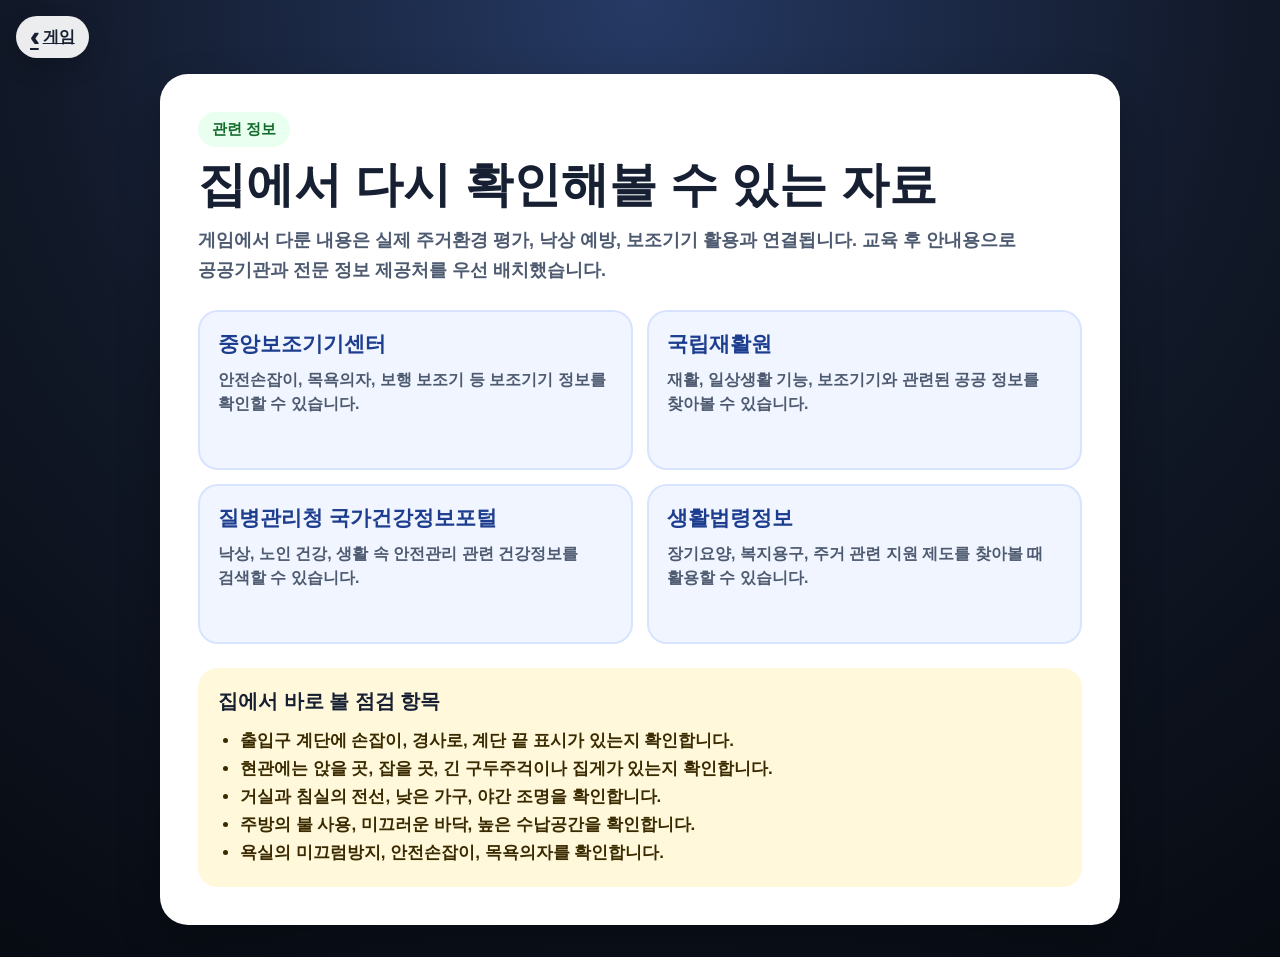
==== resources.html @ ca72013c "Add files via upload" ====
<!DOCTYPE html>
<html lang="ko">
<head>
  <meta charset="UTF-8" />
  <meta name="viewport" content="width=device-width, initial-scale=1.0" />
  <meta name="description" content="노인 주거환경 개선과 낙상 예방에 참고할 수 있는 정보 제공처입니다." />
  <meta name="theme-color" content="#172033" />
  <title>더 알아보기 | 우리집 안전점검</title>
  <link rel="stylesheet" href="style.css" />
</head>
<body>
  <main class="info-page">
    <a class="back-btn" href="index.html" aria-label="게임으로 돌아가기">
      <span aria-hidden="true">‹</span>
      게임
    </a>

    <section class="info-panel">
      <p class="info-kicker">관련 정보</p>
      <h1>집에서 다시 확인해볼 수 있는 자료</h1>
      <p class="info-lead">게임에서 다룬 내용은 실제 주거환경 평가, 낙상 예방, 보조기기 활용과 연결됩니다. 교육 후 안내용으로 공공기관과 전문 정보 제공처를 우선 배치했습니다.</p>

      <div class="resource-grid">
        <a class="resource-card" href="https://www.knat.go.kr/" target="_blank" rel="noopener">
          <strong>중앙보조기기센터</strong>
          <span>안전손잡이, 목욕의자, 보행 보조기 등 보조기기 정보를 확인할 수 있습니다.</span>
        </a>

        <a class="resource-card" href="https://www.nrc.go.kr/" target="_blank" rel="noopener">
          <strong>국립재활원</strong>
          <span>재활, 일상생활 기능, 보조기기와 관련된 공공 정보를 찾아볼 수 있습니다.</span>
        </a>

        <a class="resource-card" href="https://health.kdca.go.kr/" target="_blank" rel="noopener">
          <strong>질병관리청 국가건강정보포털</strong>
          <span>낙상, 노인 건강, 생활 속 안전관리 관련 건강정보를 검색할 수 있습니다.</span>
        </a>

        <a class="resource-card" href="https://www.easylaw.go.kr/" target="_blank" rel="noopener">
          <strong>생활법령정보</strong>
          <span>장기요양, 복지용구, 주거 관련 지원 제도를 찾아볼 때 활용할 수 있습니다.</span>
        </a>
      </div>

      <div class="home-check">
        <h2>집에서 바로 볼 점검 항목</h2>
        <ul>
          <li>출입구 계단에 손잡이, 경사로, 계단 끝 표시가 있는지 확인합니다.</li>
          <li>현관에는 앉을 곳, 잡을 곳, 긴 구두주걱이나 집게가 있는지 확인합니다.</li>
          <li>거실과 침실의 전선, 낮은 가구, 야간 조명을 확인합니다.</li>
          <li>주방의 불 사용, 미끄러운 바닥, 높은 수납공간을 확인합니다.</li>
          <li>욕실의 미끄럼방지, 안전손잡이, 목욕의자를 확인합니다.</li>
        </ul>
      </div>
    </section>
  </main>
</body>
</html>
---- style.css ----
:root {
  --bg: #111827;
  --panel: #ffffff;
  --text: #172033;
  --blue: #2f6bff;
  --yellow: #ffd84d;
  --orange: #ff9f1c;
  --green: #2ecc71;
  --red: #ff4d4d;
  --shadow: 0 18px 40px rgba(0, 0, 0, 0.28);
  --font-main: "SUIT", "Pretendard Variable", "Pretendard", "Noto Sans KR", "Apple SD Gothic Neo", sans-serif;
}

* {
  box-sizing: border-box;
}

html,
body {
  margin: 0;
  min-height: 100%;
  font-family: var(--font-main);
  background: radial-gradient(circle at top, #263a65 0%, #111827 54%, #070b12 100%);
  color: #fff;
  word-break: keep-all;
  text-rendering: optimizeLegibility;
}

button {
  border: none;
  cursor: pointer;
  font-family: inherit;
}

button:focus-visible {
  outline: 4px solid rgba(255, 216, 77, 0.95);
  outline-offset: 3px;
}

#app {
  min-height: 100vh;
}

.screen {
  min-height: 100vh;
  padding: 24px;
  display: flex;
  flex-direction: column;
  align-items: center;
  justify-content: center;
}

.back-btn {
  position: fixed;
  z-index: 30;
  top: 16px;
  left: 16px;
  display: inline-flex;
  align-items: center;
  gap: 4px;
  min-height: 42px;
  padding: 8px 14px;
  border-radius: 999px;
  background: rgba(255, 255, 255, 0.92);
  color: #172033;
  box-shadow: 0 10px 22px rgba(0, 0, 0, 0.18);
  font-size: 16px;
  font-weight: 1000;
}

.back-btn span {
  font-size: 26px;
  line-height: 0;
}

.main-screen {
  position: relative;
  overflow: hidden;
  text-align: center;
  background: url("assets/images/main-start.png") center/cover no-repeat;
  background-image: image-set(
    url("assets/images/main-start.webp") type("image/webp"),
    url("assets/images/main-start.png") type("image/png")
  );
}

.result-screen {
  background:
    linear-gradient(rgba(8, 12, 25, 0.22), rgba(8, 12, 25, 0.58)),
    image-set(
      url("assets/images/result-bg.webp") type("image/webp"),
      url("assets/images/result-bg.png") type("image/png")
    ),
    radial-gradient(circle at top, #263a65 0%, #111827 54%, #070b12 100%);
  background-position: center, center, center;
  background-size: cover, cover, cover;
  background-repeat: no-repeat, no-repeat, no-repeat;
}

.main-content {
  position: relative;
  z-index: 2;
  display: grid;
  justify-items: center;
  gap: 20px;
  width: min(660px, 58vw);
  margin-top: clamp(-136px, -10.5vh, -82px);
  padding: clamp(18px, 4vw, 34px);
}

.game-kicker {
  display: inline-grid;
  place-items: center;
  min-height: 48px;
  padding: 8px 24px;
  border-radius: 999px;
  background: rgba(230, 244, 204, 0.86);
  color: #1f7e36;
  font-size: clamp(18px, 1.9vw, 27px);
  font-weight: 1000;
  box-shadow:
    inset 0 0 0 3px rgba(31, 126, 54, 0.18),
    0 8px 18px rgba(99, 91, 24, 0.12);
}

.game-title {
  margin: 0 0 8px;
  font-size: clamp(70px, 8.4vw, 132px);
  line-height: 0.94;
  font-weight: 1000;
  letter-spacing: 0;
  color: #23843b;
  text-shadow:
    0 8px 0 #e9d87a,
    0 13px 0 rgba(28, 93, 41, 0.12),
    0 18px 30px rgba(111, 93, 19, 0.24);
}

.main-start-btn {
  min-width: 220px;
  margin-top: 2px;
}

.primary-btn,
.secondary-btn {
  padding: 17px 38px;
  border-radius: 999px;
  font-size: 22px;
  font-weight: 1000;
  transition: transform 0.12s ease, box-shadow 0.12s ease, filter 0.12s ease;
}

.primary-btn {
  background: linear-gradient(180deg, #ffef79 0%, var(--orange) 100%);
  color: #352200;
  box-shadow: 0 8px 0 #b86600, 0 16px 28px rgba(0, 0, 0, 0.32);
}

.secondary-btn {
  background: #eaf0ff;
  color: #1d3d8f;
  box-shadow: 0 6px 0 #a6b9ee, 0 10px 20px rgba(0, 0, 0, 0.18);
}

.primary-btn:active,
.secondary-btn:active {
  transform: translateY(4px);
  box-shadow: 0 4px 0 rgba(0,0,0,0.25), 0 8px 16px rgba(0,0,0,0.18);
}

.panel {
  width: min(860px, 100%);
  background: var(--panel);
  color: var(--text);
  border-radius: 30px;
  padding: clamp(20px, 4vw, 34px);
  box-shadow: var(--shadow);
}

.panel h2,
.after-card h2 {
  margin: 0 0 12px;
  font-size: clamp(28px, 5vw, 42px);
  letter-spacing: 0;
}

.panel p {
  margin: 8px 0;
  font-size: 18px;
  line-height: 1.6;
}

.flow {
  display: grid;
  gap: 14px;
  margin: 28px 0;
}

.ot-lens {
  display: grid;
  grid-template-columns: repeat(3, 1fr);
  gap: 12px;
  margin: 22px 0 10px;
}

.ot-lens-card {
  min-height: 116px;
  display: grid;
  align-content: start;
  gap: 8px;
  padding: 16px;
  border-radius: 18px;
  background: #e9fff0;
  color: #172033;
  box-shadow: inset 0 0 0 2px rgba(46, 204, 113, 0.14);
}

.ot-lens-card strong {
  color: #126a2b;
  font-size: 22px;
  font-weight: 1000;
}

.ot-lens-card span {
  color: #41506a;
  font-size: 15px;
  line-height: 1.45;
  font-weight: 850;
}

.flow-step {
  display: grid;
  grid-template-columns: 54px 1fr;
  align-items: center;
  gap: 14px;
  padding: 18px;
  border-radius: 22px;
  background: linear-gradient(135deg, #f0f5ff, #fff8da);
  color: #1d3d8f;
  font-size: 21px;
  font-weight: 900;
}

.flow-number {
  width: 48px;
  height: 48px;
  display: grid;
  place-items: center;
  border-radius: 16px;
  background: var(--blue);
  color: #fff;
  box-shadow: 0 5px 0 #173b9d;
}

.house-header {
  width: min(1120px, 100%);
  margin-bottom: 22px;
  text-align: center;
}

.house-header h2 {
  margin: 0 0 8px;
  font-size: clamp(28px, 5vw, 46px);
  letter-spacing: 0;
}

.house-header p {
  margin: 0;
  opacity: 0.84;
  font-size: 17px;
}

.card-grid {
  display: grid;
  grid-template-columns: repeat(3, 1fr);
  gap: 18px;
  width: min(1120px, 100%);
}

.house-card {
  min-width: 0;
  background: #ffffff;
  color: var(--text);
  border-radius: 24px;
  overflow: hidden;
  box-shadow: var(--shadow);
  border: 5px solid transparent;
  padding: 0;
  text-align: left;
  transition: transform 0.15s ease, border 0.15s ease;
}

.house-card:hover {
  transform: translateY(-4px);
}

.house-card.selected {
  border-color: var(--yellow);
}

.house-card img {
  width: 100%;
  aspect-ratio: 4 / 3;
  object-fit: cover;
  display: block;
  background: #eaf0ff;
}

.house-card-title {
  padding: 14px 14px 4px;
  font-size: 18px;
  font-weight: 1000;
  text-align: center;
}

.house-card-desc {
  padding: 0 14px 14px;
  color: #5b6475;
  font-size: 14px;
  text-align: center;
}

.house-actions {
  margin-top: 24px;
}

.stage-screen {
  padding: 18px;
  justify-content: flex-start;
}

.stage-header {
  width: min(1220px, 100%);
  display: flex;
  justify-content: space-between;
  align-items: center;
  gap: 12px;
  margin-bottom: 14px;
}

.stage-title {
  font-size: clamp(26px, 5vw, 38px);
  font-weight: 1000;
  letter-spacing: 0;
}

.stage-subtitle {
  margin-top: 4px;
  color: rgba(255, 255, 255, 0.76);
  font-size: 15px;
  font-weight: 800;
}

.stage-progress {
  padding: 9px 16px;
  border-radius: 999px;
  background: rgba(255, 255, 255, 0.13);
  font-weight: 900;
}

.stage-actions {
  display: inline-flex;
  align-items: center;
  gap: 10px;
  flex-wrap: wrap;
  justify-content: flex-end;
}

.quit-btn {
  min-height: 40px;
  padding: 9px 14px;
  border-radius: 999px;
  background: rgba(255, 255, 255, 0.92);
  color: #9c1c1c;
  font-size: 15px;
  font-weight: 1000;
  box-shadow: 0 8px 18px rgba(0, 0, 0, 0.16);
}

.quit-btn:active {
  transform: translateY(2px);
}

.mission-card {
  width: min(1220px, 100%);
  display: grid;
  grid-template-columns: auto 1fr;
  gap: 12px;
  align-items: center;
  margin-bottom: 14px;
  padding: 14px 16px;
  border-radius: 20px;
  background: rgba(255, 248, 218, 0.96);
  color: #3a2a00;
  box-shadow: 0 12px 28px rgba(0, 0, 0, 0.18);
}

.mission-badge {
  min-width: 96px;
  display: grid;
  place-items: center;
  padding: 10px 12px;
  border-radius: 16px;
  background: #23843b;
  color: #fff;
  font-size: 17px;
  font-weight: 1000;
}

.mission-card strong,
.mission-card span {
  display: block;
}

.mission-card strong {
  margin-bottom: 3px;
  font-size: 20px;
  font-weight: 1000;
}

.mission-card span {
  color: #5b4200;
  font-size: 16px;
  line-height: 1.4;
  font-weight: 850;
}

.stage-layout {
  width: min(1220px, 100%);
  display: grid;
  grid-template-columns: minmax(0, 1fr) 320px;
  gap: 18px;
  align-items: start;
}

.image-area {
  position: relative;
  overflow: hidden;
  border-radius: 28px;
  background: #05070d;
  box-shadow: var(--shadow);
}

.stage-image {
  width: 100%;
  display: block;
  user-select: none;
  -webkit-user-drag: none;
}

.hint-card {
  position: absolute;
  top: 14px;
  right: 14px;
  width: min(245px, calc(100% - 28px));
  background: rgba(255, 247, 200, 0.96);
  color: #3a2a00;
  border: 4px solid rgba(255, 216, 77, 0.96);
  border-radius: 20px;
  padding: 14px;
  font-size: 15px;
  line-height: 1.42;
  font-weight: 900;
  box-shadow: 0 10px 22px rgba(0, 0, 0, 0.25);
}

.hint-title {
  display: block;
  margin-bottom: 4px;
  font-size: 18px;
}

.feedback-mark {
  position: absolute;
  z-index: 10;
  font-size: clamp(30px, 5.5vw, 52px);
  font-weight: 1000;
  pointer-events: none;
  transform: translate(-50%, -50%);
  animation: pop 0.75s ease forwards;
  filter: drop-shadow(0 8px 12px rgba(0,0,0,0.35));
}

.feedback-correct {
  color: #55ff78;
}

.feedback-wrong {
  color: #ff4d4d;
}

@keyframes pop {
  0% { transform: translate(-50%, -50%) scale(0.3) rotate(-12deg); opacity: 0; }
  45% { transform: translate(-50%, -50%) scale(1.22) rotate(4deg); opacity: 1; }
  100% { transform: translate(-50%, -50%) scale(1) rotate(0deg); opacity: 0; }
}

.answer-ring {
  position: absolute;
  z-index: 5;
  border: 3px solid #5cff7d;
  border-radius: 999px;
  transform: translate(-50%, -50%);
  pointer-events: none;
  box-shadow: 0 0 0 3px rgba(92, 255, 125, 0.2), 0 0 16px rgba(92, 255, 125, 0.76);
  animation: ringPulse 1.25s ease infinite;
}

@keyframes ringPulse {
  0%, 100% { opacity: 0.85; }
  50% { opacity: 1; transform: translate(-50%, -50%) scale(1.05); }
}

.side-panel {
  background: var(--panel);
  color: var(--text);
  border-radius: 28px;
  padding: 18px;
  box-shadow: var(--shadow);
}

.checklist-title {
  font-size: 22px;
  font-weight: 1000;
  margin-bottom: 14px;
  letter-spacing: 0;
}

.score-row {
  display: flex;
  justify-content: space-between;
  gap: 8px;
  margin: -4px 0 12px;
  color: #41506a;
  font-size: 14px;
  font-weight: 900;
}

.check-item {
  display: grid;
  grid-template-columns: 30px 1fr;
  align-items: start;
  gap: 8px;
  padding: 14px;
  border-radius: 18px;
  background: #edf2ff;
  margin-bottom: 10px;
  font-weight: 850;
  line-height: 1.35;
}

.check-item.done {
  background: #e6ffe9;
  color: #14752b;
}

.message-box {
  min-height: 54px;
  margin-top: 16px;
  padding: 14px;
  border-radius: 18px;
  background: #fff8da;
  color: #664600;
  font-weight: 1000;
  line-height: 1.4;
}

.message-box strong {
  color: #126a2b;
}

.stage-forward-btn {
  width: 100%;
  margin-top: 10px;
  padding: 14px 18px;
  font-size: 19px;
}

.after-card {
  width: min(920px, 100%);
  background: var(--panel);
  color: var(--text);
  border-radius: 30px;
  padding: clamp(18px, 4vw, 28px);
  box-shadow: var(--shadow);
}

.after-top-actions {
  display: flex;
  justify-content: flex-end;
  margin-bottom: 10px;
}

.after-card img {
  width: 100%;
  border-radius: 24px;
  display: block;
  background: #eaf0ff;
}

.after-list {
  margin: 18px 0;
  display: grid;
  gap: 10px;
}

.after-item {
  padding: 14px;
  border-radius: 17px;
  background: #e9fff0;
  color: #126a2b;
  font-weight: 900;
}

.ot-point {
  display: grid;
  gap: 8px;
  margin: 18px 0;
  padding: 18px;
  border-radius: 20px;
  background: #fff8da;
  color: #3a2a00;
  box-shadow: inset 0 0 0 2px rgba(255, 216, 77, 0.42);
}

.ot-point strong {
  color: #126a2b;
  font-size: 21px;
  font-weight: 1000;
}

.ot-point span {
  font-size: 17px;
  line-height: 1.55;
  font-weight: 850;
}

.result-badges {
  display: grid;
  grid-template-columns: repeat(3, 1fr);
  gap: 12px;
  margin: 22px 0;
}

.result-panel {
  width: min(1040px, 100%);
}

.result-ribbon {
  width: fit-content;
  margin: 0 0 12px;
  padding: 9px 16px;
  border-radius: 999px;
  background: #23843b;
  color: #fff;
  font-size: 17px;
  font-weight: 1000;
  box-shadow: 0 7px 0 #146127, 0 14px 24px rgba(0, 0, 0, 0.18);
}

.result-score-board {
  display: grid;
  grid-template-columns: repeat(3, 1fr);
  gap: 14px;
  margin: 24px 0;
}

.score-card {
  position: relative;
  overflow: hidden;
  min-height: 142px;
  display: grid;
  place-items: center;
  align-content: center;
  gap: 6px;
  padding: 18px;
  border-radius: 24px;
  background: linear-gradient(180deg, #fffdf0 0%, #fff1ba 100%);
  color: #3a2a00;
  text-align: center;
  box-shadow: inset 0 0 0 3px rgba(255, 216, 77, 0.45), 0 9px 0 #d59c25, 0 18px 30px rgba(0, 0, 0, 0.16);
}

.score-card::after {
  content: "";
  position: absolute;
  width: 110px;
  height: 110px;
  right: -34px;
  top: -44px;
  border-radius: 50%;
  background: rgba(255, 255, 255, 0.42);
}

.score-icon {
  width: 42px;
  height: 42px;
  display: grid;
  place-items: center;
  border-radius: 16px;
  background: #23843b;
  color: #fff;
  font-size: 24px;
  font-weight: 1000;
}

.score-card strong {
  color: #1f7e36;
  font-size: clamp(36px, 5vw, 52px);
  line-height: 0.95;
  font-weight: 1000;
}

.score-card small {
  color: #6f5207;
  font-size: 16px;
  font-weight: 1000;
}

.result-badge {
  padding: 16px;
  border-radius: 18px;
  background: linear-gradient(135deg, #f0f5ff, #e9fff0);
  text-align: center;
  font-weight: 1000;
  color: #1d3d8f;
}

.ot-summary {
  display: grid;
  grid-template-columns: repeat(3, 1fr);
  gap: 12px;
  margin: 20px 0 24px;
}

.ot-summary div {
  display: grid;
  gap: 8px;
  min-height: 132px;
  padding: 18px;
  border-radius: 18px;
  background: #e9fff0;
  box-shadow: inset 0 0 0 2px rgba(46, 204, 113, 0.14);
}

.ot-summary strong {
  color: #126a2b;
  font-size: 20px;
  font-weight: 1000;
}

.ot-summary span {
  color: #41506a;
  font-size: 15px;
  line-height: 1.45;
  font-weight: 850;
}

.report-card {
  display: grid;
  grid-template-columns: 1fr 1fr;
  gap: 12px;
  margin: 0 0 24px;
}

.report-card div {
  display: grid;
  gap: 8px;
  padding: 18px;
  border-radius: 18px;
  background: #fff8da;
  color: #3a2a00;
  box-shadow: inset 0 0 0 2px rgba(255, 216, 77, 0.42);
}

.report-card strong {
  color: #1d3d8f;
  font-size: 20px;
  font-weight: 1000;
}

.report-card span {
  font-size: 16px;
  line-height: 1.5;
  font-weight: 850;
}

.home-risk-check {
  margin: 24px 0;
  padding: 20px;
  border-radius: 22px;
  background: #f8fbff;
  box-shadow: inset 0 0 0 2px rgba(47, 107, 255, 0.1);
}

.home-risk-head {
  display: grid;
  grid-template-columns: 1fr 112px;
  gap: 14px;
  align-items: center;
  margin-bottom: 16px;
}

.home-risk-head h3 {
  margin: 0 0 6px;
  font-size: clamp(24px, 4vw, 32px);
  letter-spacing: 0;
}

.home-risk-head p {
  margin: 0;
  color: #4d5a70;
  font-size: 16px;
  font-weight: 800;
}

.home-risk-score {
  display: grid;
  place-items: center;
  min-height: 86px;
  border-radius: 20px;
  background: #e9fff0;
  color: #126a2b;
  text-align: center;
  font-size: 28px;
  font-weight: 1000;
  line-height: 1.05;
}

.home-risk-score span {
  font-size: 17px;
}

.home-risk-list {
  display: grid;
  grid-template-columns: repeat(2, 1fr);
  gap: 10px;
  max-height: 360px;
  overflow: auto;
  padding-right: 4px;
}

.home-risk-item {
  display: grid;
  grid-template-columns: 24px 1fr;
  gap: 10px;
  align-items: start;
  min-height: 52px;
  padding: 12px;
  border-radius: 16px;
  background: #ffffff;
  color: #243047;
  font-size: 15px;
  font-weight: 850;
  line-height: 1.35;
  box-shadow: inset 0 0 0 2px rgba(219, 229, 255, 0.9);
}

.home-risk-item input {
  width: 20px;
  height: 20px;
  margin-top: 1px;
  accent-color: var(--orange);
}

.home-risk-item strong {
  color: #1d3d8f;
  margin-right: 4px;
}

.home-risk-result {
  margin-top: 16px;
  padding: 16px;
  border-radius: 18px;
  color: #172033;
  font-size: 17px;
  font-weight: 900;
  line-height: 1.5;
}

.home-risk-result.safe {
  background: #e9fff0;
  color: #126a2b;
}

.home-risk-result.caution {
  background: #fff8da;
  color: #664600;
}

.home-risk-result.danger {
  background: #ffe8e8;
  color: #9c1c1c;
}

.result-actions {
  display: grid;
  grid-template-columns: repeat(3, 1fr);
  gap: 12px;
  margin: 18px 0 22px;
}

.result-link {
  display: grid;
  min-height: 56px;
  place-items: center;
  padding: 12px;
  border-radius: 18px;
  background: #fff8da;
  color: #4f3600;
  text-align: center;
  text-decoration: none;
  font-size: 17px;
  font-weight: 1000;
  box-shadow: inset 0 0 0 2px rgba(255, 216, 77, 0.45);
}

.result-link small {
  display: block;
  margin-top: 4px;
  color: #6f5207;
  font-size: 13px;
  line-height: 1.25;
}

.instagram-link {
  grid-template-columns: 76px 1fr;
  place-items: stretch;
  gap: 12px;
  min-height: 94px;
  padding: 10px;
  text-align: left;
}

.instagram-link img {
  width: 76px;
  height: 74px;
  border-radius: 14px;
  object-fit: cover;
  background: #f0f5ff;
}

.instagram-link span {
  display: grid;
  align-content: center;
}

.ready-box {
  display: grid;
  gap: 10px;
  margin: 24px 0;
  padding: 20px;
  border-radius: 20px;
  background: #f0f5ff;
}

.ready-box strong {
  color: #1d3d8f;
  font-size: 22px;
}

.ready-box span {
  padding: 12px 14px;
  border-radius: 14px;
  background: #fff;
  color: #243047;
  font-size: 17px;
  font-weight: 900;
}

.ready-home-btn {
  display: inline-grid;
  text-decoration: none;
}

.info-page {
  min-height: 100vh;
  padding: 74px 20px 32px;
  display: grid;
  place-items: start center;
  background: radial-gradient(circle at top, #263a65 0%, #111827 54%, #070b12 100%);
}

.info-panel {
  width: min(960px, 100%);
  background: var(--panel);
  color: var(--text);
  border-radius: 28px;
  padding: clamp(22px, 4vw, 38px);
  box-shadow: var(--shadow);
}

.info-kicker {
  width: fit-content;
  margin: 0 0 10px;
  padding: 8px 14px;
  border-radius: 999px;
  background: #e9fff0;
  color: #126a2b;
  font-size: 15px;
  font-weight: 1000;
}

.info-panel h1 {
  margin: 0;
  font-size: clamp(30px, 5vw, 48px);
  line-height: 1.15;
  letter-spacing: 0;
}

.info-lead {
  margin: 14px 0 24px;
  color: #4d5a70;
  font-size: 18px;
  line-height: 1.65;
  font-weight: 750;
}

.survey-form {
  display: grid;
  gap: 18px;
}

.survey-form fieldset {
  display: grid;
  gap: 12px;
  margin: 0;
  padding: 18px;
  border: 0;
  border-radius: 20px;
  background: #f0f5ff;
}

.survey-form legend,
.textarea-label,
.home-check h2 {
  margin-bottom: 8px;
  color: #172033;
  font-size: 20px;
  font-weight: 1000;
}

.survey-form label {
  display: flex;
  align-items: center;
  gap: 10px;
  min-height: 34px;
  color: #243047;
  font-size: 17px;
  font-weight: 850;
}

.survey-form input {
  width: 20px;
  height: 20px;
  accent-color: var(--blue);
}

.survey-form textarea {
  width: 100%;
  resize: vertical;
  border: 3px solid #dbe5ff;
  border-radius: 18px;
  padding: 14px;
  color: #172033;
  font: inherit;
  line-height: 1.5;
}

.form-actions {
  display: flex;
  gap: 12px;
  flex-wrap: wrap;
}

.save-message {
  margin: 18px 0 0;
  color: #126a2b;
  font-size: 17px;
  font-weight: 1000;
  white-space: pre-wrap;
}

.resource-grid {
  display: grid;
  grid-template-columns: repeat(2, 1fr);
  gap: 14px;
}

.resource-card {
  min-height: 160px;
  display: grid;
  align-content: start;
  gap: 10px;
  padding: 20px;
  border-radius: 20px;
  background: #f0f5ff;
  color: #172033;
  text-decoration: none;
  box-shadow: inset 0 0 0 2px rgba(47, 107, 255, 0.12);
}

.resource-card strong {
  color: #1d3d8f;
  font-size: 21px;
  font-weight: 1000;
}

.resource-card span {
  color: #4d5a70;
  font-size: 16px;
  line-height: 1.55;
  font-weight: 800;
}

.home-check {
  margin-top: 24px;
  padding: 20px;
  border-radius: 20px;
  background: #fff8da;
}

.home-check h2 {
  margin: 0 0 12px;
}

.home-check ul {
  margin: 0;
  padding-left: 22px;
  color: #3a2a00;
  font-size: 17px;
  line-height: 1.65;
  font-weight: 850;
}

@media (max-width: 920px) {
  .card-grid {
    grid-template-columns: repeat(2, 1fr);
  }

  .ot-lens,
  .ot-summary {
    grid-template-columns: 1fr;
  }

  .stage-layout {
    grid-template-columns: 1fr;
  }

  .mission-card,
  .report-card {
    grid-template-columns: 1fr;
  }

  .side-panel {
    order: 2;
  }

  .hint-card {
    font-size: 13px;
    width: 190px;
  }

  .main-screen {
    background-position: center;
  }

  .main-content {
    width: min(78vw, 560px);
    margin-top: clamp(-118px, -9.5vh, -68px);
  }
}

@media (max-width: 520px) {
  .screen {
    padding: 62px 14px 16px;
  }

  .card-grid,
  .result-badges,
  .result-actions,
  .resource-grid {
    grid-template-columns: 1fr;
  }

  .primary-btn,
  .secondary-btn {
    width: 100%;
    min-height: 54px;
    padding: 14px 22px;
    font-size: 18px;
  }

  .main-screen {
    background-size: auto 100%;
  }

  .main-content {
    width: min(86vw, 360px);
    padding: 18px 10px;
    margin-top: -88px;
  }

  .game-kicker {
    min-height: 38px;
    padding: 7px 14px;
    font-size: 14px;
  }

  .game-title {
    font-size: clamp(44px, 14vw, 62px);
    text-shadow:
      0 5px 0 #e9d87a,
      0 9px 0 rgba(28, 93, 41, 0.1),
      0 12px 22px rgba(111, 93, 19, 0.2);
  }

  .stage-header {
    flex-direction: column;
    align-items: flex-start;
  }

  .stage-actions {
    width: 100%;
    display: grid;
    grid-template-columns: 1fr 1fr;
  }

  .stage-progress {
    align-self: stretch;
    text-align: center;
  }

  .stage-screen {
    padding: 62px 12px 16px;
  }

  .mission-card {
    padding: 12px;
    gap: 10px;
  }

  .mission-badge {
    min-width: auto;
    width: 100%;
  }

  .mission-card strong {
    font-size: 18px;
  }

  .mission-card span {
    font-size: 14px;
  }

  .image-area {
    border-radius: 18px;
  }

  .side-panel,
  .after-card,
  .panel {
    border-radius: 22px;
  }

  .side-panel {
    padding: 14px;
  }

  .check-item {
    padding: 12px;
    font-size: 15px;
  }

  .message-box {
    font-size: 15px;
  }

  .back-btn {
    top: 12px;
    left: 12px;
    min-height: 38px;
    padding: 7px 12px;
    font-size: 14px;
  }

  .info-page {
    padding: 64px 14px 18px;
  }

  .form-actions {
    display: grid;
  }

  .resource-card {
    min-height: auto;
  }

  .result-panel {
    padding: 18px 14px;
  }

  .result-ribbon {
    font-size: 15px;
    box-shadow: 0 5px 0 #146127, 0 10px 18px rgba(0, 0, 0, 0.16);
  }

  .result-panel h2 {
    font-size: clamp(27px, 8vw, 36px);
  }

  .result-panel p {
    font-size: 16px;
    line-height: 1.5;
  }

  .ot-summary,
  .report-card,
  .home-risk-check,
  .result-score-board {
    margin-top: 16px;
    margin-bottom: 16px;
  }

  .ot-summary div,
  .report-card div,
  .home-risk-check {
    padding: 14px;
  }

  .home-risk-head {
    grid-template-columns: 1fr;
  }

  .home-risk-score {
    min-height: 72px;
  }

  .home-risk-list {
    grid-template-columns: 1fr;
    max-height: 420px;
  }

  .result-score-board {
    grid-template-columns: 1fr;
  }

  .score-card {
    min-height: 104px;
    border-radius: 20px;
    box-shadow: inset 0 0 0 3px rgba(255, 216, 77, 0.45), 0 6px 0 #d59c25, 0 12px 22px rgba(0, 0, 0, 0.14);
  }

  .score-card strong {
    font-size: 38px;
  }

  .instagram-link {
    grid-template-columns: 70px 1fr;
  }

  .instagram-link img {
    width: 70px;
    height: 70px;
  }
}
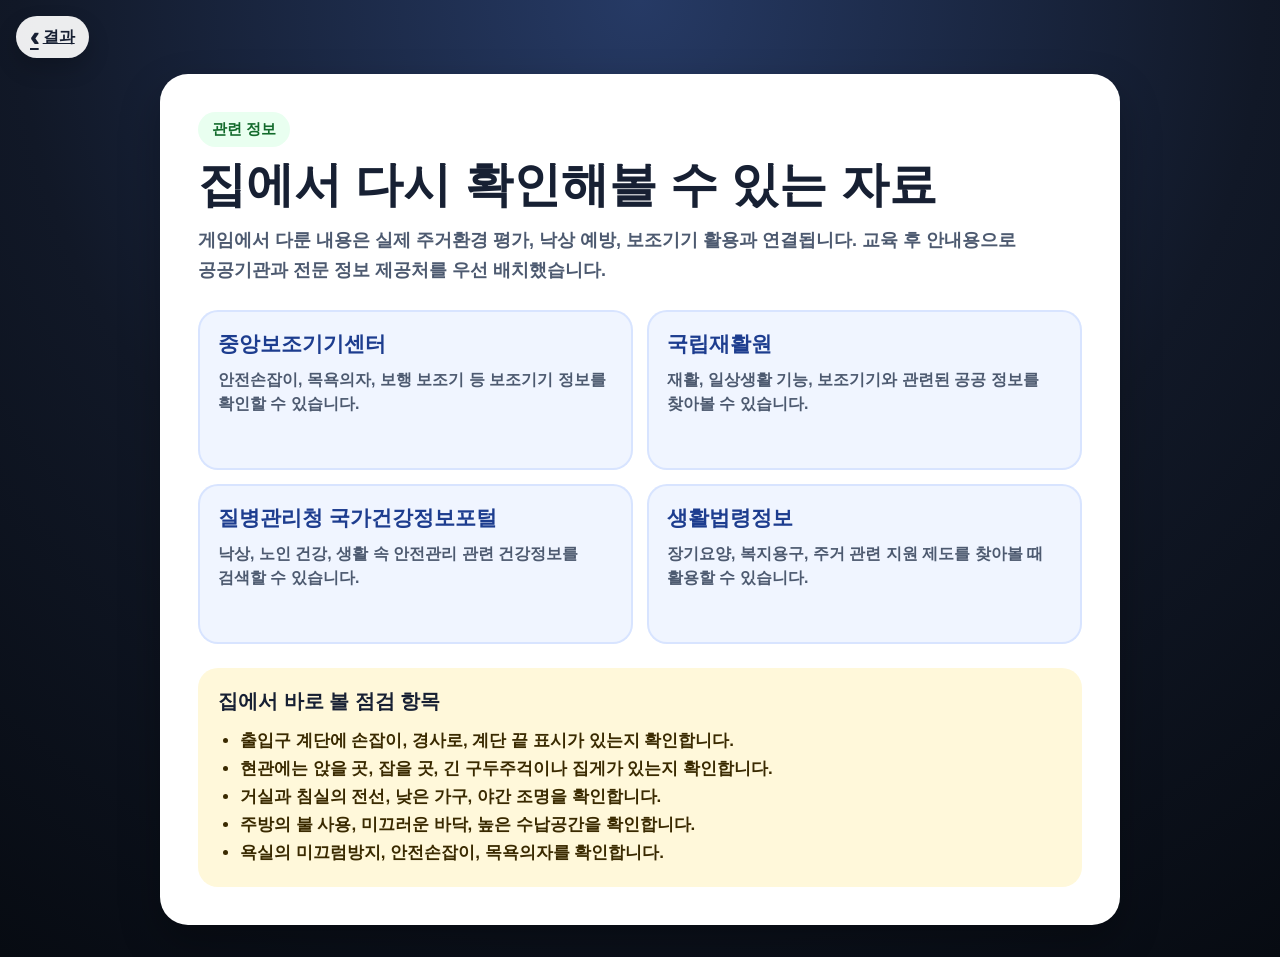
==== commit 7e12bcb2: "Add files via upload" ====
--- a/resources.html
+++ b/resources.html
@@ -2,7 +2,7 @@
 <html lang="ko">
 <head>
   <meta charset="UTF-8" />
-  <meta name="viewport" content="width=device-width, initial-scale=1.0" />
+  <meta name="viewport" content="width=device-width, initial-scale=1.0, viewport-fit=cover" />
   <meta name="description" content="노인 주거환경 개선과 낙상 예방에 참고할 수 있는 정보 제공처입니다." />
   <meta name="theme-color" content="#172033" />
   <title>더 알아보기 | 우리집 안전점검</title>
@@ -10,9 +10,9 @@
 </head>
 <body>
   <main class="info-page">
-    <a class="back-btn" href="index.html" aria-label="게임으로 돌아가기">
+    <a class="back-btn" href="index.html?return=result" aria-label="결과 화면으로 돌아가기">
       <span aria-hidden="true">‹</span>
-      게임
+      결과
     </a>
 
     <section class="info-panel">
--- a/style.css
+++ b/style.css
@@ -24,6 +24,22 @@
   color: #fff;
   word-break: keep-all;
   text-rendering: optimizeLegibility;
+}
+
+#app {
+  -webkit-tap-highlight-color: transparent;
+  -webkit-touch-callout: none;
+  -webkit-user-select: none;
+  user-select: none;
+}
+
+#app input,
+#app textarea,
+#app select,
+#app [contenteditable="true"] {
+  -webkit-touch-callout: default;
+  -webkit-user-select: text;
+  user-select: text;
 }
 
 button {
@@ -320,6 +336,48 @@
   text-align: center;
 }
 
+.category-grid {
+  width: min(900px, 100%);
+  display: grid;
+  grid-template-columns: repeat(2, minmax(0, 1fr));
+  gap: 18px;
+}
+
+.category-card {
+  min-width: 0;
+  display: grid;
+  gap: 10px;
+  padding: 14px;
+  border: 0;
+  border-radius: 24px;
+  background: #fff;
+  color: var(--text);
+  box-shadow: var(--shadow);
+  text-align: center;
+  cursor: pointer;
+}
+
+.category-card img {
+  width: 100%;
+  aspect-ratio: 4 / 3;
+  display: block;
+  border-radius: 16px;
+  object-fit: cover;
+  background: #eaf0ff;
+}
+
+.category-card span {
+  font-size: 24px;
+  font-weight: 1000;
+}
+
+.category-card small {
+  color: #5b6475;
+  font-size: 15px;
+  font-weight: 800;
+  line-height: 1.35;
+}
+
 .house-actions {
   margin-top: 24px;
 }
@@ -498,11 +556,11 @@
 .answer-ring {
   position: absolute;
   z-index: 5;
-  border: 3px solid #5cff7d;
+  border: 2px solid #5cff7d;
   border-radius: 999px;
   transform: translate(-50%, -50%);
   pointer-events: none;
-  box-shadow: 0 0 0 3px rgba(92, 255, 125, 0.2), 0 0 16px rgba(92, 255, 125, 0.76);
+  box-shadow: 0 0 0 2px rgba(92, 255, 125, 0.18), 0 0 10px rgba(92, 255, 125, 0.62);
   animation: ringPulse 1.25s ease infinite;
 }
 
@@ -1192,69 +1250,137 @@
   }
 
   .main-screen {
-    background-size: auto 100%;
+    justify-content: flex-start;
+    height: 100svh;
+    min-height: 100svh;
+    max-height: 100svh;
+    padding: 0 12px;
+    background-color: #fff2c7;
+    background-position: center top 8px;
+    background-size: min(100vw, 430px) auto;
+  }
+
+  .main-screen::after {
+    content: "";
+    position: absolute;
+    inset: 0;
+    background:
+      linear-gradient(180deg, rgba(255, 246, 206, 0) 0%, rgba(255, 246, 206, 0) 46%, rgba(255, 242, 199, 0.86) 64%, rgba(255, 242, 199, 1) 100%),
+      radial-gradient(circle at 50% 66%, rgba(255, 248, 218, 0.82) 0%, rgba(255, 248, 218, 0.66) 30%, rgba(255, 242, 199, 0) 66%);
+    pointer-events: none;
   }
 
   .main-content {
-    width: min(86vw, 360px);
-    padding: 18px 10px;
-    margin-top: -88px;
+    width: min(88vw, 340px);
+    gap: 8px;
+    margin-top: clamp(42px, 8svh, 78px);
+    padding: 0;
   }
 
   .game-kicker {
-    min-height: 38px;
-    padding: 7px 14px;
-    font-size: 14px;
+    min-height: 28px;
+    padding: 5px 10px;
+    font-size: 12px;
+    background: rgba(230, 244, 204, 0.92);
   }
 
   .game-title {
-    font-size: clamp(44px, 14vw, 62px);
+    margin: 0;
+    font-size: clamp(34px, 10.8vw, 48px);
+    line-height: 0.94;
     text-shadow:
-      0 5px 0 #e9d87a,
-      0 9px 0 rgba(28, 93, 41, 0.1),
-      0 12px 22px rgba(111, 93, 19, 0.2);
+      0 4px 0 #e9d87a,
+      0 8px 0 rgba(28, 93, 41, 0.1),
+      0 10px 18px rgba(111, 93, 19, 0.18);
+  }
+
+  .main-start-btn {
+    min-width: 0;
+    width: min(68vw, 260px);
+    min-height: 46px;
+    margin-top: clamp(270px, 45svh, 360px);
+    padding: 12px 20px;
+    font-size: 17px;
   }
 
   .stage-header {
-    flex-direction: column;
-    align-items: flex-start;
+    display: grid;
+    grid-template-columns: 1fr;
+    gap: 6px;
+    margin-bottom: 6px;
   }
 
   .stage-actions {
     width: 100%;
     display: grid;
     grid-template-columns: 1fr 1fr;
+    gap: 6px;
   }
 
   .stage-progress {
     align-self: stretch;
     text-align: center;
+    padding: 8px 10px;
+    font-size: 13px;
+  }
+
+  .stage-title {
+    font-size: 25px;
+    line-height: 1.05;
+  }
+
+  .stage-subtitle {
+    display: none;
+  }
+
+  .quit-btn {
+    min-height: 34px;
+    padding: 7px 10px;
+    font-size: 13px;
   }
 
   .stage-screen {
-    padding: 62px 12px 16px;
+    min-height: 100svh;
+    padding: 52px 8px 8px;
   }
 
   .mission-card {
-    padding: 12px;
-    gap: 10px;
+    grid-template-columns: auto 1fr;
+    margin-bottom: 8px;
+    padding: 8px 10px;
+    gap: 8px;
+    border-radius: 14px;
   }
 
   .mission-badge {
     min-width: auto;
-    width: 100%;
+    width: auto;
+    padding: 7px 9px;
+    border-radius: 12px;
+    font-size: 13px;
   }
 
   .mission-card strong {
-    font-size: 18px;
+    margin-bottom: 0;
+    font-size: 15px;
   }
 
   .mission-card span {
-    font-size: 14px;
+    display: none;
+  }
+
+  .stage-layout {
+    gap: 8px;
+  }
+
+  .stage-image {
+    max-height: 40svh;
+    object-fit: contain;
+    background: #05070d;
   }
 
   .image-area {
-    border-radius: 18px;
+    border-radius: 14px;
   }
 
   .side-panel,
@@ -1264,16 +1390,52 @@
   }
 
   .side-panel {
-    padding: 14px;
+    padding: 10px;
   }
 
   .check-item {
-    padding: 12px;
+    grid-template-columns: 22px 1fr;
+    gap: 6px;
+    padding: 8px 9px;
+    margin-bottom: 6px;
+    border-radius: 12px;
+    font-size: 13px;
+    line-height: 1.22;
+  }
+
+  .checklist-title {
+    margin-bottom: 8px;
+    font-size: 17px;
+  }
+
+  .score-row {
+    margin: -2px 0 8px;
+    font-size: 12px;
+  }
+
+  .message-box {
+    min-height: 0;
+    margin-top: 8px;
+    padding: 9px 10px;
+    border-radius: 12px;
+    font-size: 12px;
+    line-height: 1.28;
+  }
+
+  .stage-forward-btn {
+    min-height: 42px;
+    margin-top: 6px;
+    padding: 10px 14px;
     font-size: 15px;
   }
 
-  .message-box {
-    font-size: 15px;
+  .feedback-mark {
+    font-size: 30px;
+  }
+
+  .answer-ring {
+    border-width: 2px;
+    box-shadow: 0 0 0 1px rgba(92, 255, 125, 0.15), 0 0 7px rgba(92, 255, 125, 0.55);
   }
 
   .back-btn {
@@ -1364,3 +1526,955 @@
     height: 70px;
   }
 }
+
+@media (max-width: 520px) and (max-height: 740px) {
+  .main-screen {
+    background-size: min(94vw, 390px) auto;
+    background-position: center top 4px;
+  }
+
+  .main-content {
+    margin-top: 32px;
+  }
+
+  .game-title {
+    font-size: clamp(31px, 9.8vw, 42px);
+  }
+
+  .main-start-btn {
+    margin-top: clamp(220px, 39svh, 290px);
+    min-height: 42px;
+    font-size: 16px;
+  }
+}
+
+@media (max-width: 520px) {
+  html,
+  body,
+  #app {
+    min-height: 100svh;
+    overflow-x: hidden;
+  }
+
+  .screen {
+    width: 100%;
+  }
+
+  .main-screen {
+    position: relative;
+    display: block;
+    height: 100svh;
+    min-height: 100svh;
+    max-height: 100svh;
+    overflow: hidden;
+    padding: 0;
+    background-size: 100vw auto;
+    background-position: center top;
+  }
+
+  .main-screen::after {
+    background:
+      linear-gradient(180deg, rgba(255, 246, 206, 0) 0%, rgba(255, 246, 206, 0) 30%, rgba(255, 242, 199, 0.72) 47%, rgba(255, 242, 199, 1) 76%),
+      radial-gradient(circle at 50% 56%, rgba(255, 249, 222, 0.9) 0%, rgba(255, 249, 222, 0.58) 34%, rgba(255, 242, 199, 0) 64%);
+  }
+
+  .main-content {
+    position: absolute;
+    z-index: 1;
+    left: 50%;
+    top: clamp(310px, 48svh, 405px);
+    width: min(86vw, 330px);
+    transform: translateX(-50%);
+    margin: 0;
+    gap: 7px;
+  }
+
+  .game-kicker {
+    width: fit-content;
+    max-width: 100%;
+    margin: 0 auto;
+    min-height: 26px;
+    padding: 5px 10px;
+    font-size: 11px;
+    line-height: 1.2;
+  }
+
+  .game-title {
+    font-size: clamp(34px, 11vw, 46px);
+    line-height: 0.94;
+  }
+
+  .main-start-btn {
+    width: min(72vw, 270px);
+    min-height: 48px;
+    margin: 8px auto 0;
+    padding: 12px 20px;
+    font-size: 18px;
+  }
+
+  .guide-screen {
+    height: 100svh;
+    min-height: 100svh;
+    overflow: hidden;
+    padding: 56px 12px 12px;
+    justify-content: flex-start;
+  }
+
+  .guide-panel {
+    width: 100%;
+    max-height: calc(100svh - 68px);
+    overflow: hidden;
+    padding: 14px 12px;
+    border-radius: 22px;
+  }
+
+  .guide-panel h2 {
+    margin-bottom: 6px;
+    font-size: 28px;
+    line-height: 1.1;
+  }
+
+  .guide-panel > p {
+    margin-bottom: 8px;
+    font-size: 13px;
+    line-height: 1.42;
+  }
+
+  .guide-panel .ot-lens {
+    grid-template-columns: repeat(3, minmax(0, 1fr));
+    gap: 6px;
+    margin: 8px 0 10px;
+  }
+
+  .guide-panel .ot-lens-card {
+    min-height: 74px;
+    padding: 8px 6px;
+    border-radius: 14px;
+  }
+
+  .guide-panel .ot-lens-card strong {
+    margin-bottom: 3px;
+    font-size: 15px;
+  }
+
+  .guide-panel .ot-lens-card span {
+    font-size: 10.5px;
+    line-height: 1.3;
+  }
+
+  .guide-panel .flow {
+    gap: 7px;
+    margin: 8px 0 12px;
+  }
+
+  .guide-panel .flow-step {
+    grid-template-columns: 36px 1fr;
+    min-height: 52px;
+    gap: 9px;
+    padding: 7px 10px;
+    border-radius: 14px;
+    font-size: 14px;
+    line-height: 1.2;
+  }
+
+  .guide-panel .flow-number {
+    width: 32px;
+    height: 32px;
+    border-radius: 10px;
+    box-shadow: 0 3px 0 #173b9d;
+  }
+
+  .guide-panel .primary-btn {
+    min-height: 46px;
+    font-size: 17px;
+  }
+
+  .house-select-screen {
+    height: 100svh;
+    min-height: 100svh;
+    overflow: hidden;
+    padding: 58px 12px 12px;
+    justify-content: flex-start;
+  }
+
+  .house-header {
+    margin-bottom: 12px;
+  }
+
+  .house-header h2 {
+    font-size: 26px;
+    line-height: 1.18;
+  }
+
+  .house-header p {
+    font-size: 13px;
+    line-height: 1.42;
+  }
+
+  .category-grid {
+    grid-template-columns: repeat(2, minmax(0, 1fr));
+    gap: 10px;
+  }
+
+  .category-card {
+    gap: 7px;
+    padding: 9px;
+    border-radius: 18px;
+  }
+
+  .category-card img {
+    aspect-ratio: 1 / 1;
+    border-radius: 12px;
+  }
+
+  .category-card span {
+    font-size: 18px;
+  }
+
+  .category-card small {
+    font-size: 11px;
+  }
+
+  .house-select-screen .card-grid {
+    grid-template-columns: repeat(2, minmax(0, 1fr));
+    gap: 10px;
+  }
+
+  .house-card {
+    border-width: 3px;
+    border-radius: 18px;
+  }
+
+  .house-card img {
+    aspect-ratio: 1.08 / 1;
+  }
+
+  .house-card-title {
+    padding: 8px 8px 2px;
+    font-size: 14px;
+    line-height: 1.2;
+  }
+
+  .house-card-desc {
+    padding: 0 8px 9px;
+    font-size: 10.5px;
+    line-height: 1.25;
+  }
+
+  .house-actions {
+    width: 100%;
+    margin-top: 10px;
+  }
+
+  .house-actions .primary-btn {
+    min-height: 46px;
+    font-size: 17px;
+  }
+
+  .stage-screen {
+    height: 100svh;
+    min-height: 100svh;
+    overflow: hidden;
+    padding: 50px 8px 8px;
+  }
+
+  .stage-header {
+    gap: 5px;
+    margin-bottom: 5px;
+  }
+
+  .stage-title {
+    font-size: 23px;
+  }
+
+  .stage-progress,
+  .quit-btn {
+    min-height: 32px;
+    padding: 7px 8px;
+    border-radius: 16px;
+    font-size: 12px;
+  }
+
+  .mission-card {
+    margin-bottom: 6px;
+  }
+
+  .stage-layout {
+    height: calc(100svh - 180px);
+    align-content: start;
+    gap: 7px;
+  }
+
+  .image-area {
+    width: 100%;
+    max-height: 34svh;
+    background: #05070d;
+  }
+
+  .stage-image {
+    width: 100%;
+    max-height: 34svh;
+    object-fit: contain;
+  }
+
+  .side-panel {
+    max-height: calc(100svh - 50px - 32px - 52px - 34svh - 18px);
+    overflow: hidden;
+    padding: 9px;
+  }
+
+  .checklist-title {
+    margin-bottom: 6px;
+    font-size: 16px;
+  }
+
+  .check-item {
+    min-height: 0;
+    padding: 7px 8px;
+    margin-bottom: 5px;
+    font-size: 12px;
+  }
+
+  .message-box {
+    display: block;
+    max-height: 52px;
+    overflow: hidden;
+  }
+
+  .result-screen {
+    height: 100svh;
+    min-height: 100svh;
+    overflow: hidden;
+    padding: 54px 9px 9px;
+  }
+
+  .result-panel {
+    width: 100%;
+    max-height: calc(100svh - 64px);
+    overflow-y: auto;
+    padding: 14px 12px;
+    border-radius: 22px;
+  }
+
+  .result-ribbon {
+    padding: 9px 14px;
+    font-size: 14px;
+  }
+
+  .result-panel h2 {
+    margin-top: 12px;
+    font-size: 26px;
+    line-height: 1.12;
+  }
+
+  .result-panel p {
+    margin: 8px 0;
+    font-size: 13px;
+    line-height: 1.45;
+  }
+
+  .result-panel > p:nth-of-type(2),
+  .result-panel .ot-summary,
+  .result-panel .report-card {
+    display: none;
+  }
+
+  .result-score-board {
+    grid-template-columns: repeat(3, minmax(0, 1fr));
+    gap: 6px;
+    margin: 10px 0;
+  }
+
+  .score-card {
+    min-height: 76px;
+    padding: 8px 5px;
+    border-radius: 14px;
+    box-shadow: inset 0 0 0 2px rgba(255, 216, 77, 0.45), 0 4px 0 #d59c25;
+  }
+
+  .score-icon {
+    width: 26px;
+    height: 26px;
+    border-radius: 9px;
+    font-size: 15px;
+  }
+
+  .score-card strong {
+    font-size: 22px;
+    line-height: 1;
+  }
+
+  .score-card small {
+    font-size: 10.5px;
+    line-height: 1.2;
+  }
+
+  .result-actions {
+    grid-template-columns: repeat(2, minmax(0, 1fr));
+    gap: 8px;
+    margin: 10px 0;
+  }
+
+  .result-link {
+    min-height: 56px;
+    padding: 9px;
+    border-radius: 14px;
+  }
+
+  .result-link strong {
+    font-size: 14px;
+  }
+
+  .result-link small {
+    font-size: 10.5px;
+    line-height: 1.25;
+  }
+
+  .instagram-link {
+    grid-column: 1 / -1;
+    grid-template-columns: 48px 1fr;
+  }
+
+  .instagram-link img {
+    width: 48px;
+    height: 48px;
+    border-radius: 12px;
+  }
+
+  .home-risk-check {
+    margin: 10px 0;
+    padding: 10px;
+    border-radius: 16px;
+  }
+
+  .home-risk-head {
+    grid-template-columns: 1fr auto;
+    gap: 8px;
+  }
+
+  .home-risk-head h3 {
+    font-size: 17px;
+  }
+
+  .home-risk-head p {
+    font-size: 11px;
+  }
+
+  .home-risk-score {
+    min-width: 68px;
+    min-height: 56px;
+    padding: 8px;
+    font-size: 20px;
+  }
+
+  .home-risk-score span {
+    font-size: 10px;
+  }
+
+  .home-risk-list {
+    max-height: 136px;
+    gap: 5px;
+  }
+
+  .home-risk-item {
+    gap: 7px;
+    padding: 7px;
+    border-radius: 10px;
+    font-size: 11.5px;
+    line-height: 1.25;
+  }
+
+  .home-risk-result {
+    margin-top: 8px;
+    padding: 8px;
+    font-size: 11.5px;
+    line-height: 1.35;
+  }
+
+  .result-panel > .primary-btn {
+    min-height: 44px;
+    font-size: 16px;
+  }
+}
+
+@media (max-width: 520px) and (max-height: 740px) {
+  .main-content {
+    top: clamp(270px, 45svh, 330px);
+  }
+
+  .game-title {
+    font-size: clamp(31px, 10vw, 40px);
+  }
+
+  .guide-panel > p {
+    display: none;
+  }
+
+  .guide-panel .ot-lens-card {
+    min-height: 62px;
+  }
+
+  .guide-panel .flow-step {
+    min-height: 46px;
+  }
+
+  .stage-layout {
+    height: calc(100svh - 166px);
+  }
+
+  .image-area,
+  .stage-image {
+    max-height: 31svh;
+  }
+
+  .side-panel {
+    max-height: calc(100svh - 50px - 32px - 48px - 31svh - 16px);
+  }
+}
+
+@media (max-width: 520px) {
+  .main-screen {
+    background-color: #fff2c7;
+    background-image: none;
+  }
+
+  .main-screen::before {
+    content: "";
+    position: absolute;
+    z-index: 0;
+    top: 0;
+    left: 0;
+    width: 100%;
+    height: min(58svh, calc(100vw * 0.5622));
+    background:
+      image-set(
+        url("assets/images/main-start.webp") type("image/webp"),
+        url("assets/images/main-start.png") type("image/png")
+      )
+      center top / contain no-repeat;
+    pointer-events: none;
+  }
+
+  .main-screen::after {
+    z-index: 0;
+  }
+
+  .main-content {
+    z-index: 1;
+    top: clamp(290px, 84vw, 380px);
+  }
+}
+
+@media (max-width: 520px) and (max-height: 740px) {
+  .main-content {
+    top: clamp(258px, 78vw, 320px);
+  }
+}
+
+@media (max-width: 560px) {
+  html,
+  body,
+  #app {
+    min-height: 100dvh;
+  }
+
+  body {
+    background: #07101d;
+  }
+
+  .screen {
+    min-height: 100dvh;
+    padding: 14px 10px calc(14px + env(safe-area-inset-bottom));
+  }
+
+  .back-btn {
+    top: max(10px, env(safe-area-inset-top));
+    left: 10px;
+    min-height: 36px;
+    padding: 7px 12px;
+    font-size: 14px;
+    box-shadow: 0 8px 18px rgba(7, 16, 29, 0.18);
+  }
+
+  .main-screen {
+    display: grid;
+    grid-template-rows: minmax(0, 1fr) auto;
+    align-items: stretch;
+    height: 100dvh;
+    min-height: 100dvh;
+    padding: 0 12px calc(18px + env(safe-area-inset-bottom));
+    background: linear-gradient(180deg, #fff3c8 0%, #fff7d7 64%, #fff1ba 100%);
+  }
+
+  .main-screen::before {
+    top: 10px;
+    left: 12px;
+    width: calc(100% - 24px);
+    height: auto;
+    aspect-ratio: 1672 / 940;
+    border-radius: 0 0 18px 18px;
+    background:
+      image-set(
+        url("assets/images/main-start.webp") type("image/webp"),
+        url("assets/images/main-start.png") type("image/png")
+      )
+      center / contain no-repeat;
+  }
+
+  .main-screen::after {
+    background:
+      linear-gradient(180deg, rgba(255, 246, 206, 0) 0%, rgba(255, 246, 206, 0) 38%, rgba(255, 242, 199, 0.9) 58%, rgba(255, 242, 199, 1) 100%);
+  }
+
+  .main-content {
+    position: absolute;
+    left: 50%;
+    top: clamp(300px, 72vw, 360px);
+    width: 100%;
+    max-width: 360px;
+    margin: 0 auto;
+    transform: translateX(-50%);
+    gap: 8px;
+    padding-bottom: 0;
+  }
+
+  .game-kicker {
+    min-height: 30px;
+    padding: 6px 12px;
+    font-size: 12px;
+  }
+
+  .game-title {
+    font-size: clamp(42px, 13vw, 58px);
+    line-height: 0.94;
+  }
+
+  .main-start-btn {
+    width: min(78vw, 300px);
+    min-height: 56px;
+    margin: 12px auto 0;
+    font-size: 20px;
+  }
+
+  .guide-screen,
+  .house-select-screen,
+  .stage-screen,
+  .result-screen {
+    height: auto;
+    min-height: 100dvh;
+    max-height: none;
+    overflow-y: auto;
+    justify-content: flex-start;
+  }
+
+  .guide-screen,
+  .house-select-screen {
+    padding: 58px 12px 14px;
+  }
+
+  .guide-panel {
+    max-height: none;
+    overflow: visible;
+    padding: 16px 14px;
+  }
+
+  .guide-panel h2 {
+    font-size: 25px;
+  }
+
+  .guide-panel > p {
+    font-size: 13px;
+    line-height: 1.38;
+  }
+
+  .guide-panel .ot-lens {
+    grid-template-columns: 1fr;
+    gap: 8px;
+  }
+
+  .guide-panel .ot-lens-card {
+    min-height: 0;
+    grid-template-columns: 74px 1fr;
+    align-items: center;
+    padding: 10px 12px;
+  }
+
+  .guide-panel .flow {
+    gap: 8px;
+  }
+
+  .guide-panel .flow-step {
+    min-height: 48px;
+    grid-template-columns: 34px 1fr;
+    padding: 8px 10px;
+    font-size: 14px;
+  }
+
+  .house-header {
+    margin-bottom: 10px;
+  }
+
+  .house-header h2 {
+    font-size: 24px;
+  }
+
+  .house-header p {
+    font-size: 13px;
+  }
+
+  .category-grid,
+  .house-select-screen .card-grid {
+    grid-template-columns: repeat(2, minmax(0, 1fr));
+    gap: 9px;
+  }
+
+  .category-card,
+  .house-card {
+    border-radius: 16px;
+  }
+
+  .category-card {
+    padding: 8px;
+  }
+
+  .category-card img,
+  .house-card img {
+    aspect-ratio: 1672 / 941;
+    border-radius: 10px;
+  }
+
+  .category-card span {
+    font-size: 17px;
+  }
+
+  .category-card small,
+  .house-card-desc {
+    display: none;
+  }
+
+  .house-card-title {
+    min-height: 42px;
+    display: grid;
+    place-items: center;
+    padding: 8px 6px;
+    font-size: 13px;
+  }
+
+  .house-actions {
+    position: sticky;
+    bottom: 0;
+    z-index: 20;
+    margin: 10px -2px 0;
+    padding: 8px 0 0;
+    background: linear-gradient(180deg, rgba(17, 24, 39, 0), #111827 36%);
+  }
+
+  .stage-screen {
+    padding: 54px 10px 12px;
+  }
+
+  .stage-header {
+    display: grid;
+    grid-template-columns: 1fr;
+    gap: 6px;
+    margin-bottom: 8px;
+  }
+
+  .stage-title {
+    font-size: 30px;
+    line-height: 1.02;
+  }
+
+  .stage-actions {
+    display: grid;
+    grid-template-columns: 1fr 1fr;
+    gap: 8px;
+  }
+
+  .stage-progress,
+  .quit-btn {
+    min-height: 38px;
+    padding: 8px 10px;
+    font-size: 13px;
+  }
+
+  .mission-card {
+    grid-template-columns: auto 1fr;
+    margin-bottom: 8px;
+    padding: 10px;
+    border-radius: 16px;
+  }
+
+  .mission-badge {
+    min-width: 78px;
+    min-height: 42px;
+    border-radius: 13px;
+    font-size: 16px;
+  }
+
+  .mission-card strong {
+    font-size: 18px;
+  }
+
+  .mission-card span {
+    display: block;
+    max-height: 38px;
+    overflow: hidden;
+    font-size: 12px;
+    line-height: 1.35;
+  }
+
+  .stage-layout {
+    display: grid;
+    height: auto;
+    gap: 8px;
+  }
+
+  .image-area {
+    width: 100%;
+    max-height: none;
+    aspect-ratio: 1672 / 941;
+    border-radius: 18px;
+    touch-action: manipulation;
+  }
+
+  .stage-image {
+    width: 100%;
+    height: 100%;
+    max-height: none;
+    object-fit: contain;
+  }
+
+  .side-panel {
+    max-height: none;
+    overflow: visible;
+    padding: 12px;
+    border-radius: 18px;
+  }
+
+  .checklist-title {
+    margin-bottom: 5px;
+    font-size: 19px;
+  }
+
+  .score-row {
+    margin: 0 0 8px;
+    font-size: 12px;
+  }
+
+  .check-item {
+    grid-template-columns: 24px 1fr;
+    min-height: 42px;
+    margin-bottom: 6px;
+    padding: 8px 10px;
+    border-radius: 12px;
+    font-size: 13px;
+    line-height: 1.2;
+  }
+
+  .message-box {
+    max-height: none;
+    margin-top: 8px;
+    padding: 10px 12px;
+    font-size: 13px;
+  }
+
+  .answer-ring {
+    border-width: 3px;
+    box-shadow: 0 0 0 3px rgba(92, 255, 125, 0.18), 0 0 14px rgba(92, 255, 125, 0.7);
+  }
+
+  .feedback-mark {
+    font-size: 34px;
+  }
+
+  .result-screen {
+    padding: 54px 10px 12px;
+  }
+
+  .result-panel {
+    max-height: none;
+    overflow: visible;
+    padding: 16px 14px;
+    border-radius: 22px;
+  }
+
+  .result-ribbon {
+    width: fit-content;
+    padding: 9px 15px;
+    font-size: 14px;
+  }
+
+  .result-panel h2 {
+    margin-top: 12px;
+    font-size: 30px;
+    line-height: 1.08;
+  }
+
+  .result-panel p {
+    font-size: 14px;
+    line-height: 1.45;
+  }
+
+  .result-score-board {
+    grid-template-columns: repeat(3, minmax(0, 1fr));
+    gap: 7px;
+  }
+
+  .score-card {
+    min-height: 96px;
+    padding: 10px 5px;
+    border-radius: 16px;
+  }
+
+  .score-icon {
+    width: 28px;
+    height: 28px;
+    font-size: 16px;
+  }
+
+  .score-card strong {
+    font-size: 28px;
+  }
+
+  .score-card small {
+    font-size: 11px;
+  }
+}
+
+@media (max-width: 380px), (max-height: 760px) {
+  .main-content {
+    top: clamp(270px, 68vw, 320px);
+  }
+
+  .game-title {
+    font-size: clamp(36px, 11vw, 48px);
+  }
+
+  .guide-panel > p,
+  .mission-card span {
+    display: none;
+  }
+
+  .stage-screen {
+    padding-top: 48px;
+  }
+
+  .stage-title {
+    font-size: 25px;
+  }
+
+  .image-area {
+    border-radius: 14px;
+  }
+
+  .side-panel {
+    padding: 10px;
+  }
+
+  .check-item {
+    min-height: 38px;
+    padding: 7px 9px;
+    font-size: 12px;
+  }
+}
